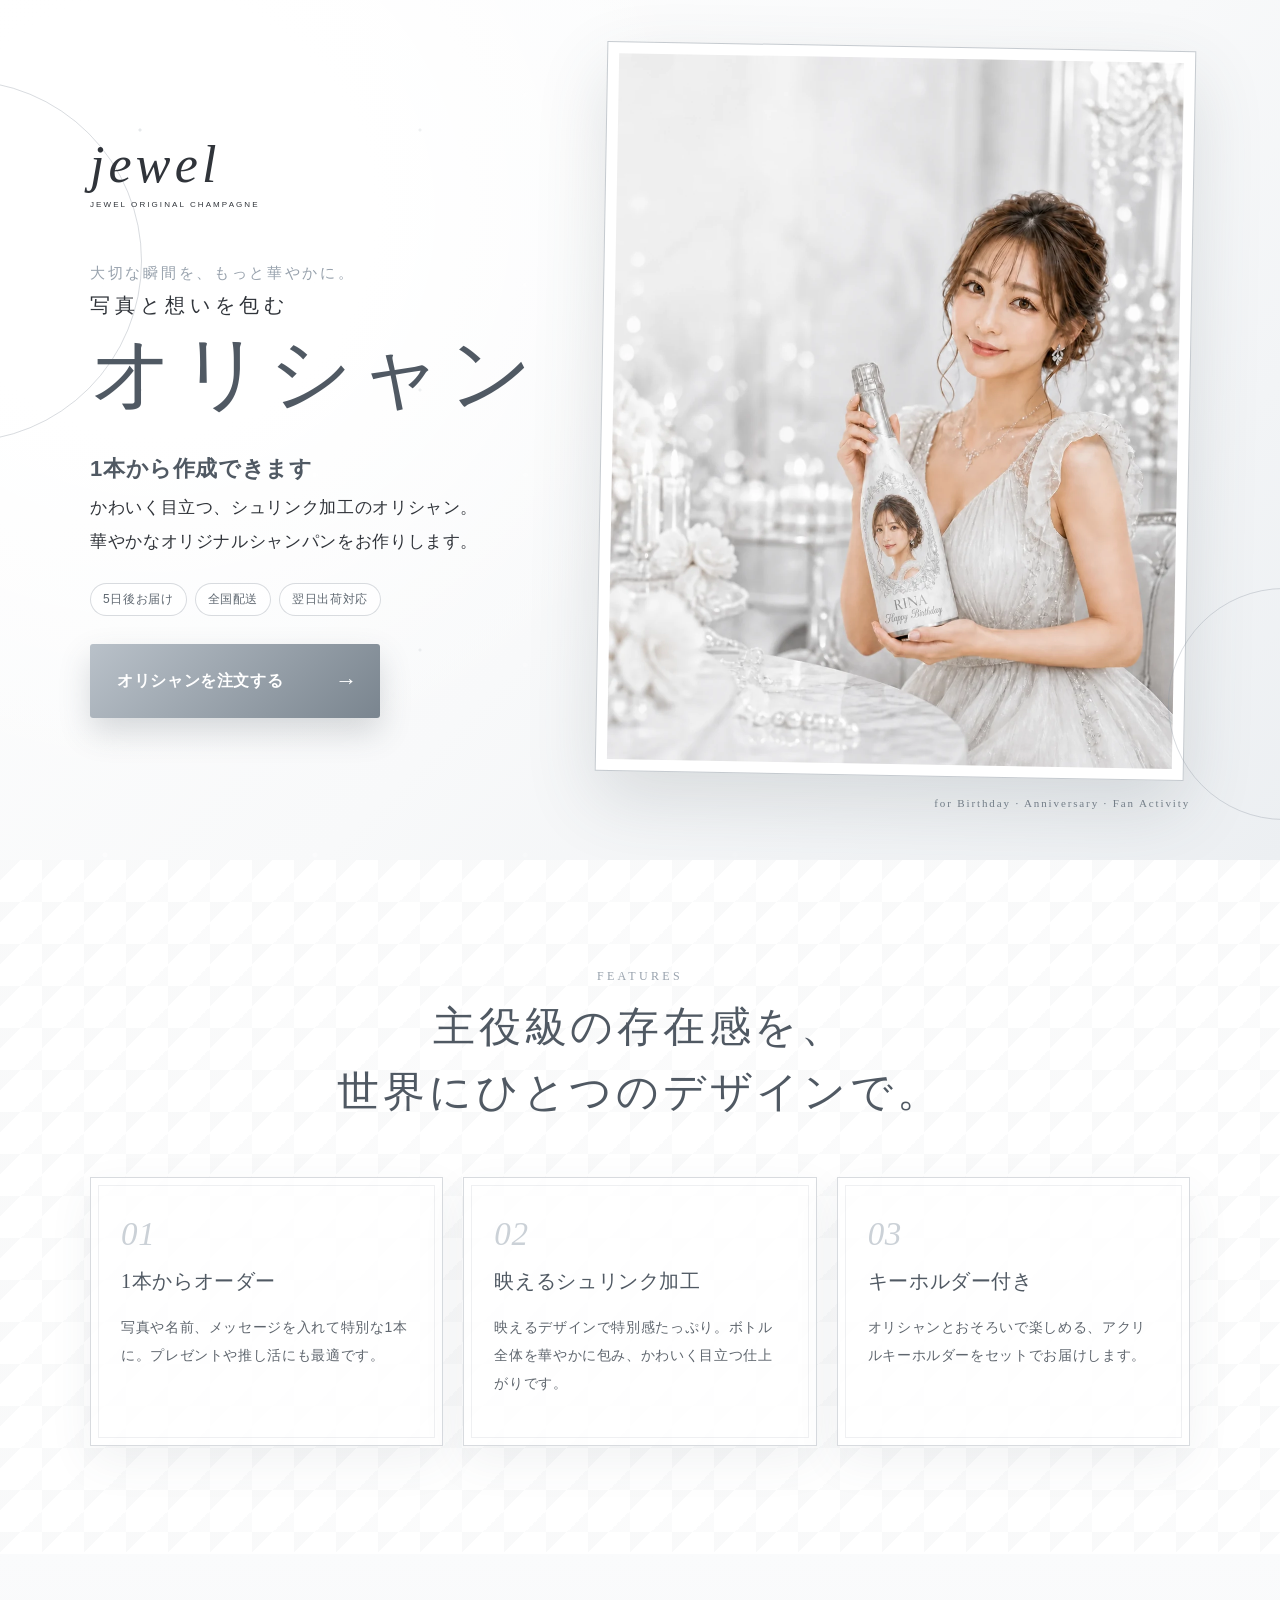
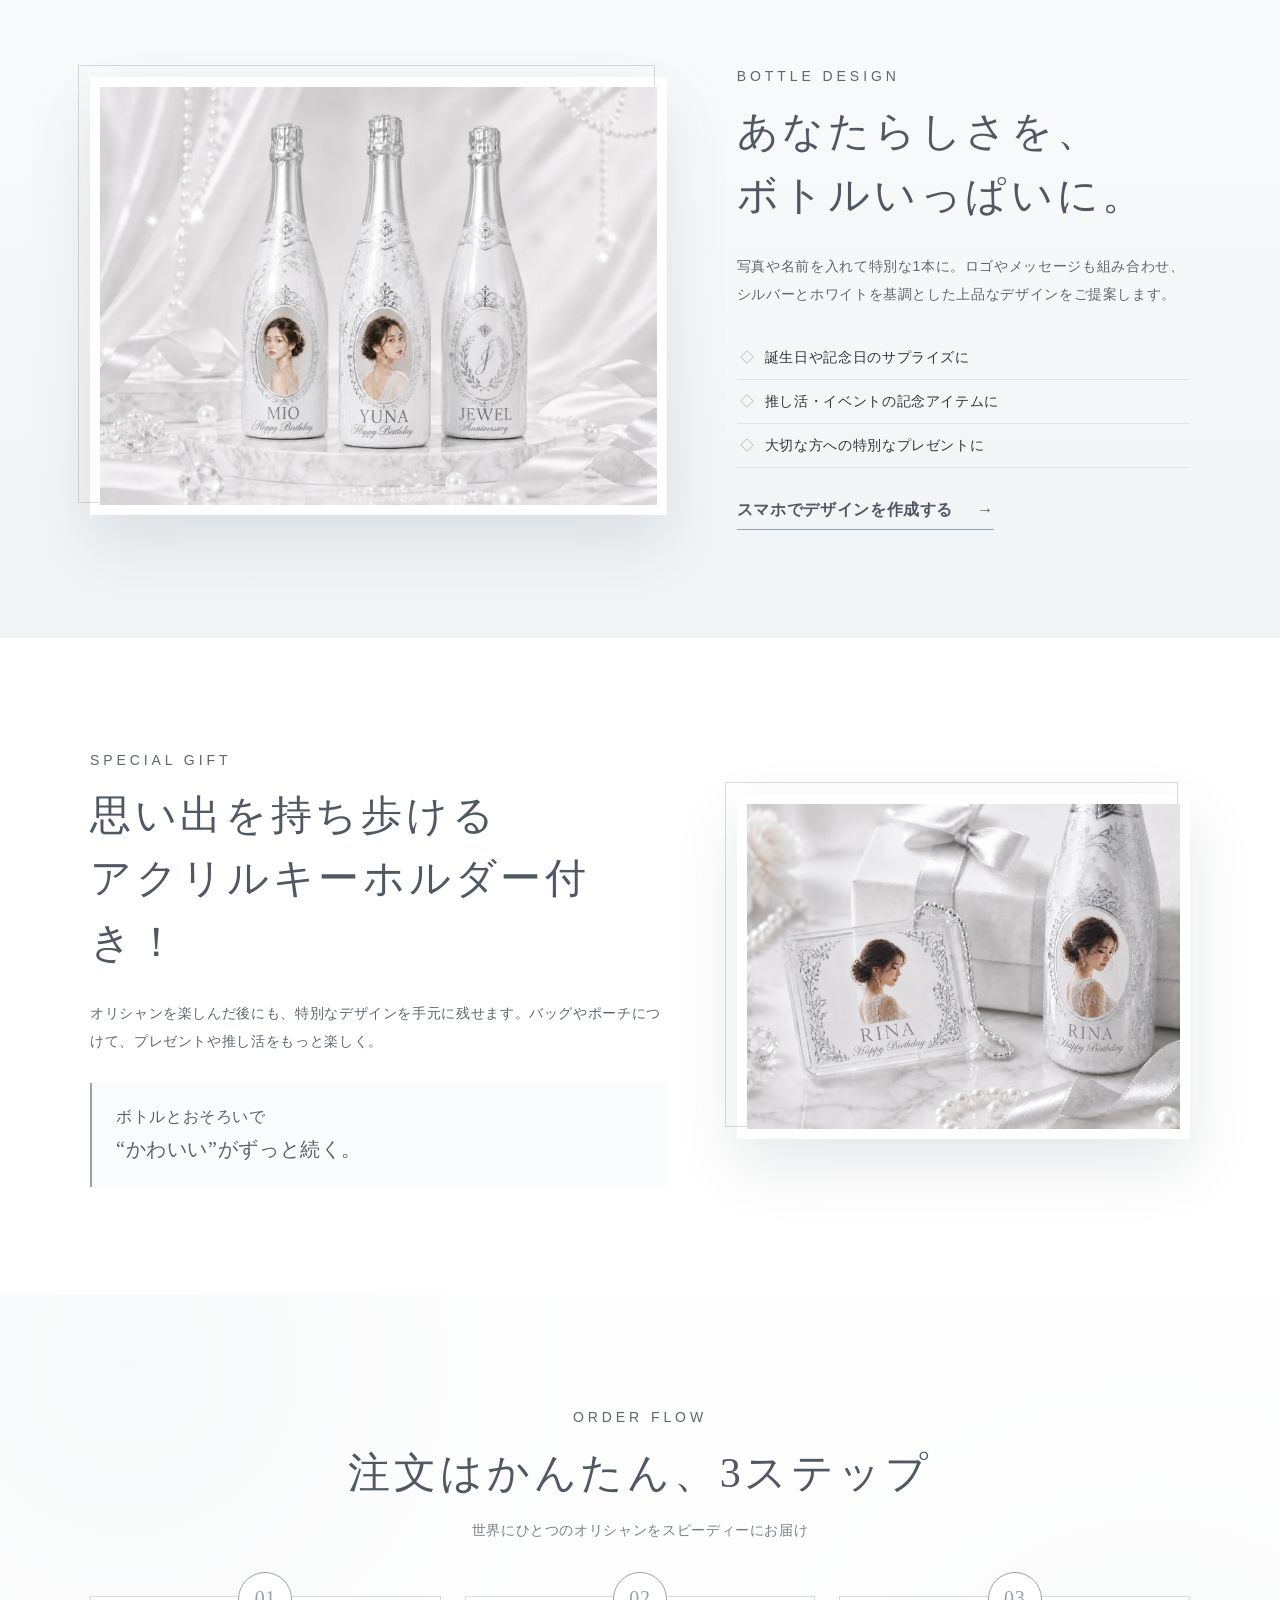
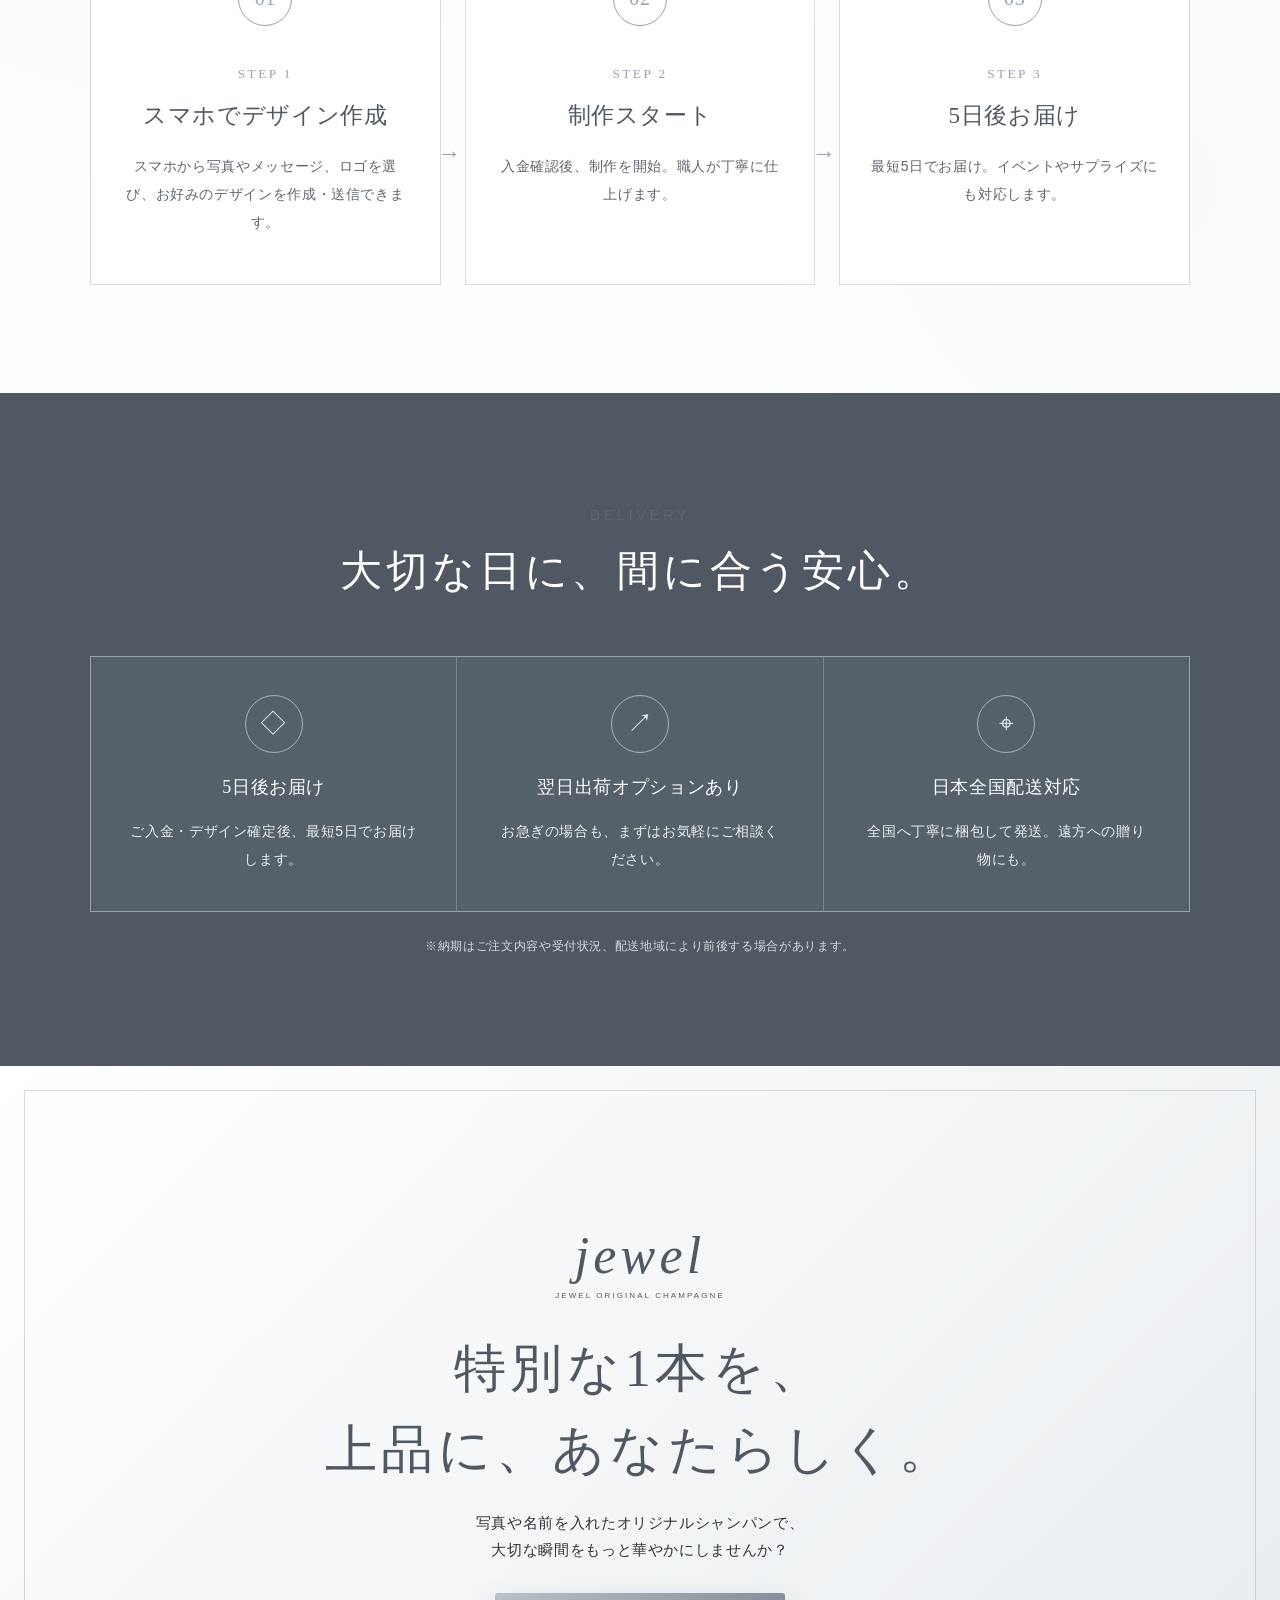
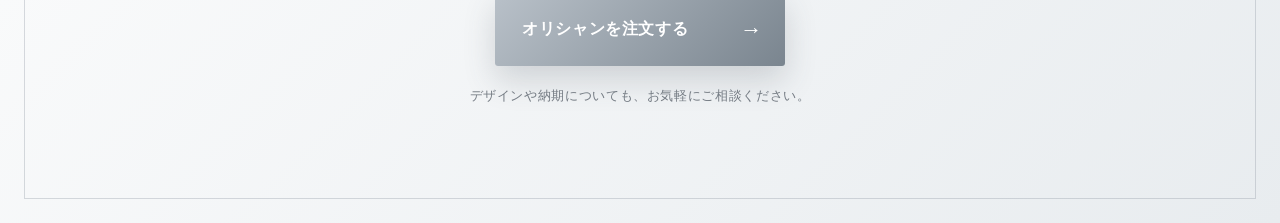
==== index.html @ 18cf22ae "Publish jewel original champagne landing page" ====
<!doctype html>
<html lang="ja">
<head>
  <meta charset="UTF-8">
  <meta name="viewport" content="width=device-width, initial-scale=1.0">
  <title>jewel オリシャン｜1本から作れるオリジナルシャンパン</title>
  <meta name="description" content="写真や名前を入れた特別なオリシャンを1本から制作。アクリルキーホルダー付き、最短5日で日本全国へお届けします。">
  <meta property="og:type" content="website">
  <meta property="og:title" content="jewel オリシャン｜特別な1本を、上品に。">
  <meta property="og:description" content="映えるシュリンク加工のオリジナルシャンパン。1本から制作できます。">
  <meta property="og:image" content="assets/images/hero-model-silver-birthday.webp">
  <meta name="twitter:card" content="summary_large_image">
  <link rel="stylesheet" href="style.css">
</head>
<body class="jewel-lp-body">
  <main class="jewel-lp-root" id="jewel-lp-top">
    <section class="jewel-lp-hero">
      <div class="jewel-lp-hero__glow" aria-hidden="true"></div>
      <div class="jewel-lp-container jewel-lp-hero__inner">
        <div class="jewel-lp-hero__copy">
          <a class="jewel-lp-logo" href="#jewel-lp-top" aria-label="jewel トップへ">jewel<span>JEWEL ORIGINAL CHAMPAGNE</span></a>
          <p class="jewel-lp-kicker">大切な瞬間を、もっと華やかに。</p>
          <h1 class="jewel-lp-hero__title"><span>写真と想いを包む</span>オリシャン</h1>
          <p class="jewel-lp-hero__lead"><strong>1本から作成できます</strong><br>かわいく目立つ、シュリンク加工のオリシャン。<br>華やかなオリジナルシャンパンをお作りします。</p>
          <div class="jewel-lp-badges" aria-label="サービスの特徴">
            <span>5日後お届け</span><span>全国配送</span><span>翌日出荷対応</span>
          </div>
          <a class="jewel-lp-button jewel-lp-button--hero" href="https://oricham.net/">オリシャンを注文する<span aria-hidden="true">→</span></a>
        </div>
        <div class="jewel-lp-hero__visual">
          <div class="jewel-lp-hero__frame">
            <img src="assets/images/hero-model-silver-birthday.webp" alt="RINAとHappy Birthdayの文字を入れた写真入りシルバーオリシャンを持つ架空モデル" width="1122" height="1402" fetchpriority="high">
          </div>
          <p class="jewel-lp-hero__note">for Birthday · Anniversary · Fan Activity</p>
        </div>
      </div>
    </section>

    <section class="jewel-lp-section jewel-lp-features">
      <div class="jewel-lp-container">
        <div class="jewel-lp-heading jewel-lp-reveal">
          <p>FEATURES</p><h2>主役級の存在感を、<br>世界にひとつのデザインで。</h2>
        </div>
        <div class="jewel-lp-feature-grid">
          <article class="jewel-lp-card jewel-lp-reveal"><span>01</span><h3>1本からオーダー</h3><p>写真や名前、メッセージを入れて特別な1本に。プレゼントや推し活にも最適です。</p></article>
          <article class="jewel-lp-card jewel-lp-reveal"><span>02</span><h3>映えるシュリンク加工</h3><p>映えるデザインで特別感たっぷり。ボトル全体を華やかに包み、かわいく目立つ仕上がりです。</p></article>
          <article class="jewel-lp-card jewel-lp-reveal"><span>03</span><h3>キーホルダー付き</h3><p>オリシャンとおそろいで楽しめる、アクリルキーホルダーをセットでお届けします。</p></article>
        </div>
      </div>
    </section>

    <section class="jewel-lp-section jewel-lp-showcase">
      <div class="jewel-lp-container jewel-lp-split">
        <div class="jewel-lp-split__image jewel-lp-reveal"><img src="assets/images/bottle-designs-silver-text.webp" alt="MIO、YUNA、JEWELの名前とメッセージを入れたシルバーオリシャンのデザイン例" width="1448" height="1086" loading="lazy"></div>
        <div class="jewel-lp-split__copy jewel-lp-reveal">
          <p class="jewel-lp-eyebrow">BOTTLE DESIGN</p><h2>あなたらしさを、<br>ボトルいっぱいに。</h2>
          <p>写真や名前を入れて特別な1本に。ロゴやメッセージも組み合わせ、シルバーとホワイトを基調とした上品なデザインをご提案します。</p>
          <ul class="jewel-lp-checklist"><li>誕生日や記念日のサプライズに</li><li>推し活・イベントの記念アイテムに</li><li>大切な方への特別なプレゼントに</li></ul>
          <a class="jewel-lp-text-link" href="https://oricham.net/">スマホでデザインを作成する <span>→</span></a>
        </div>
      </div>
    </section>

    <section class="jewel-lp-section jewel-lp-keyholder">
      <div class="jewel-lp-container jewel-lp-split jewel-lp-split--reverse">
        <div class="jewel-lp-split__image jewel-lp-reveal"><img src="assets/images/acrylic-keyholder-silver-text.webp" alt="RINAとHappy Birthdayの文字を入れたシルバーオリシャンとアクリルキーホルダー" width="1448" height="1086" loading="lazy"></div>
        <div class="jewel-lp-split__copy jewel-lp-reveal">
          <p class="jewel-lp-eyebrow">SPECIAL GIFT</p><h2>思い出を持ち歩ける<br>アクリルキーホルダー付き！</h2>
          <p>オリシャンを楽しんだ後にも、特別なデザインを手元に残せます。バッグやポーチにつけて、プレゼントや推し活をもっと楽しく。</p>
          <div class="jewel-lp-quote">ボトルとおそろいで<br><strong>“かわいい”がずっと続く。</strong></div>
        </div>
      </div>
    </section>

    <section class="jewel-lp-section jewel-lp-flow">
      <div class="jewel-lp-container">
        <div class="jewel-lp-heading jewel-lp-reveal"><p>ORDER FLOW</p><h2>注文はかんたん、3ステップ</h2><span>世界にひとつのオリシャンをスピーディーにお届け</span></div>
        <ol class="jewel-lp-flow__list">
          <li class="jewel-lp-reveal"><span class="jewel-lp-flow__number">01</span><div><small>STEP 1</small><h3>スマホでデザイン作成</h3><p>スマホから写真やメッセージ、ロゴを選び、お好みのデザインを作成・送信できます。</p></div></li>
          <li class="jewel-lp-reveal"><span class="jewel-lp-flow__number">02</span><div><small>STEP 2</small><h3>制作スタート</h3><p>入金確認後、制作を開始。職人が丁寧に仕上げます。</p></div></li>
          <li class="jewel-lp-reveal"><span class="jewel-lp-flow__number">03</span><div><small>STEP 3</small><h3>5日後お届け</h3><p>最短5日でお届け。イベントやサプライズにも対応します。</p></div></li>
        </ol>
      </div>
    </section>

    <section class="jewel-lp-section jewel-lp-delivery">
      <div class="jewel-lp-container">
        <div class="jewel-lp-heading jewel-lp-reveal"><p>DELIVERY</p><h2>大切な日に、間に合う安心。</h2></div>
        <div class="jewel-lp-delivery__grid">
          <article class="jewel-lp-reveal"><span aria-hidden="true">◇</span><strong>5日後お届け</strong><p>ご入金・デザイン確定後、最短5日でお届けします。</p></article>
          <article class="jewel-lp-reveal"><span aria-hidden="true">↗</span><strong>翌日出荷オプションあり</strong><p>お急ぎの場合も、まずはお気軽にご相談ください。</p></article>
          <article class="jewel-lp-reveal"><span aria-hidden="true">⌖</span><strong>日本全国配送対応</strong><p>全国へ丁寧に梱包して発送。遠方への贈り物にも。</p></article>
        </div>
        <p class="jewel-lp-delivery__note">※納期はご注文内容や受付状況、配送地域により前後する場合があります。</p>
      </div>
    </section>

    <section class="jewel-lp-final">
      <div class="jewel-lp-container jewel-lp-final__inner jewel-lp-reveal">
        <p class="jewel-lp-logo jewel-lp-logo--light">jewel<span>JEWEL ORIGINAL CHAMPAGNE</span></p>
        <h2>特別な1本を、<br>上品に、あなたらしく。</h2>
        <p>写真や名前を入れたオリジナルシャンパンで、<br>大切な瞬間をもっと華やかにしませんか？</p>
        <a class="jewel-lp-button jewel-lp-button--light" href="https://oricham.net/">オリシャンを注文する<span aria-hidden="true">→</span></a>
        <small>デザインや納期についても、お気軽にご相談ください。</small>
      </div>
    </section>
    <a class="jewel-lp-sticky" href="https://oricham.net/">オリシャンを注文する <span aria-hidden="true">→</span></a>
  </main>
  <script src="script.js"></script>
</body>
</html>
---- style.css ----
@charset "UTF-8";
.jewel-lp-body{margin:0;background:#fafbfc}
.jewel-lp-root{--jewel-ivory:#fafbfc;--jewel-cream:#f4f5f6;--jewel-gold:#98a2ad;--jewel-deep:#505963;--jewel-ink:#30343a;--jewel-line:rgba(140,150,160,.34);box-sizing:border-box;margin:0;overflow:hidden;color:var(--jewel-ink);font-family:"Noto Serif JP","Yu Mincho",YuMincho,"Hiragino Mincho ProN",serif;line-height:1.8;letter-spacing:.04em;background:var(--jewel-ivory)}
.jewel-lp-root *{box-sizing:border-box}
.jewel-lp-root img{display:block;width:100%;height:auto}.jewel-lp-root a{color:inherit}.jewel-lp-container{width:min(1100px,calc(100% - 48px));margin-inline:auto}.jewel-lp-section{padding:108px 0}
.jewel-lp-hero{position:relative;min-height:780px;display:grid;align-items:center;background:radial-gradient(circle at 12% 25%,#fff 0 17%,transparent 45%),linear-gradient(135deg,#fff 0%,#f8f9fa 55%,#eceff2 100%)}
.jewel-lp-hero::before,.jewel-lp-hero::after{content:"";position:absolute;border:1px solid var(--jewel-line);border-radius:50%;pointer-events:none}.jewel-lp-hero::before{width:360px;height:360px;left:-220px;top:80px}.jewel-lp-hero::after{width:230px;height:230px;right:-120px;bottom:40px}
.jewel-lp-hero__glow{position:absolute;inset:0;background-image:radial-gradient(circle,#fff 0 2px,transparent 3px),radial-gradient(circle,#c5cbd1 0 1px,transparent 2px);background-size:210px 190px,280px 260px;opacity:.5;mask-image:linear-gradient(90deg,#000,transparent 72%)}
.jewel-lp-hero__inner{position:relative;display:grid;grid-template-columns:.87fr 1.13fr;align-items:center;gap:58px;padding-block:46px}.jewel-lp-hero__copy{z-index:1}.jewel-lp-logo{display:inline-flex;flex-direction:column;text-decoration:none;color:var(--jewel-deep);font-family:Georgia,serif;font-size:52px;line-height:.9;letter-spacing:.08em;font-style:italic}.jewel-lp-logo span{font-family:Arial,sans-serif;font-size:8px;letter-spacing:.26em;margin-top:12px;font-style:normal}.jewel-lp-kicker{margin:52px 0 8px;color:var(--jewel-gold);font-size:15px;letter-spacing:.18em}.jewel-lp-hero__title{margin:0;font-weight:500;font-size:clamp(58px,6.4vw,92px);line-height:1.08;color:var(--jewel-deep);letter-spacing:.07em}.jewel-lp-hero__title span{display:block;font-size:.24em;letter-spacing:.25em;color:var(--jewel-ink);margin-bottom:14px}.jewel-lp-hero__lead{font-family:"Noto Sans JP","Yu Gothic",sans-serif;margin:28px 0 24px;font-size:17px;line-height:2}.jewel-lp-hero__lead strong{font-family:inherit;font-size:22px;color:var(--jewel-deep)}.jewel-lp-badges{display:flex;flex-wrap:wrap;gap:8px;margin-bottom:28px}.jewel-lp-badges span{border:1px solid var(--jewel-line);background:rgba(255,255,255,.72);border-radius:999px;padding:5px 12px;font-family:"Noto Sans JP",sans-serif;font-size:12px;color:#5f6871}.jewel-lp-button{display:inline-flex;justify-content:space-between;align-items:center;gap:34px;min-width:290px;padding:17px 22px 17px 27px;border-radius:3px;background:linear-gradient(135deg,#b9c1c9,#7a858f);box-shadow:0 14px 32px rgba(65,75,85,.2);color:#fff!important;text-decoration:none;font-family:"Noto Sans JP",sans-serif;font-weight:600;transition:transform .25s,box-shadow .25s,filter .25s}.jewel-lp-button span{font-size:22px}.jewel-lp-button:hover{transform:translateY(-3px);box-shadow:0 18px 38px rgba(65,75,85,.28);filter:brightness(1.04)}.jewel-lp-button:active{transform:translateY(1px) scale(.985)}
.jewel-lp-hero__visual{position:relative}.jewel-lp-hero__frame{padding:11px;background:#fff;border:1px solid rgba(140,150,160,.5);box-shadow:0 28px 70px rgba(70,80,90,.16);transform:rotate(1deg)}.jewel-lp-hero__frame img{aspect-ratio:4/5;object-fit:cover}.jewel-lp-hero__note{text-align:right;font-family:Georgia,serif;font-size:11px;letter-spacing:.17em;color:#78828c;margin:18px 0 0}
.jewel-lp-heading{text-align:center;margin-bottom:52px}.jewel-lp-heading>p,.jewel-lp-eyebrow{margin:0 0 10px;color:var(--jewel-gold);font:12px/1.4 Georgia,serif;letter-spacing:.28em}.jewel-lp-heading h2,.jewel-lp-split__copy h2,.jewel-lp-final h2{font-weight:500;line-height:1.55;color:var(--jewel-deep);letter-spacing:.09em}.jewel-lp-heading h2{font-size:clamp(28px,4vw,42px);margin:0}.jewel-lp-heading>span{display:block;margin-top:12px;font-family:"Noto Sans JP",sans-serif;font-size:14px;color:#777f87}
.jewel-lp-features{position:relative;background-color:#fff;background-image:linear-gradient(135deg,rgba(140,150,160,.055) 25%,transparent 25%),linear-gradient(315deg,rgba(140,150,160,.04) 25%,transparent 25%);background-size:42px 42px}.jewel-lp-feature-grid{display:grid;grid-template-columns:repeat(3,1fr);gap:20px}.jewel-lp-card{position:relative;padding:38px 30px 34px;background:rgba(255,255,255,.88);border:1px solid var(--jewel-line);box-shadow:0 16px 42px rgba(75,85,95,.07)}.jewel-lp-card::after{content:"";position:absolute;inset:7px;border:1px solid rgba(140,150,160,.14);pointer-events:none}.jewel-lp-card>span{color:#cbd1d7;font:italic 33px Georgia,serif}.jewel-lp-card h3{margin:9px 0 14px;color:var(--jewel-deep);font-size:20px;font-weight:500}.jewel-lp-card p,.jewel-lp-split__copy>p,.jewel-lp-flow p,.jewel-lp-delivery p{font-family:"Noto Sans JP","Yu Gothic",sans-serif;font-size:14px;line-height:2;color:#5f666e}
.jewel-lp-showcase{background:linear-gradient(180deg,#fafbfc,#f1f3f5)}.jewel-lp-split{display:grid;grid-template-columns:1.12fr .88fr;gap:70px;align-items:center}.jewel-lp-split--reverse .jewel-lp-split__image{order:2}.jewel-lp-split__image{position:relative;padding:10px;background:#fff;box-shadow:0 25px 60px rgba(65,75,85,.13)}.jewel-lp-split__image::before{content:"";position:absolute;inset:-12px 12px 12px -12px;border:1px solid var(--jewel-line);z-index:0}.jewel-lp-split__image img{position:relative;aspect-ratio:4/3;object-fit:cover;z-index:1}.jewel-lp-split__copy h2{font-size:clamp(27px,3.3vw,41px);margin:0 0 24px}.jewel-lp-checklist{list-style:none;margin:28px 0;padding:0}.jewel-lp-checklist li{position:relative;padding:9px 0 9px 28px;border-bottom:1px solid rgba(140,150,160,.2);font-family:"Noto Sans JP",sans-serif;font-size:14px}.jewel-lp-checklist li::before{content:"◇";position:absolute;left:3px;color:var(--jewel-gold)}.jewel-lp-text-link{display:inline-flex;gap:24px;text-decoration:none;color:var(--jewel-deep)!important;border-bottom:1px solid var(--jewel-gold);padding-bottom:4px;font-family:"Noto Sans JP",sans-serif;font-weight:600}.jewel-lp-keyholder{background:#fff}.jewel-lp-quote{margin-top:28px;padding:20px 24px;border-left:2px solid var(--jewel-gold);background:var(--jewel-ivory);color:#59616a}.jewel-lp-quote strong{font-size:20px;font-weight:500}
.jewel-lp-flow{background:linear-gradient(rgba(255,255,255,.78),rgba(255,255,255,.78)),radial-gradient(circle at 10% 10%,#dce1e5,transparent 35%),radial-gradient(circle at 90% 70%,#e4e7ea,transparent 35%)}.jewel-lp-flow__list{list-style:none;margin:0;padding:0;display:grid;grid-template-columns:repeat(3,1fr);gap:24px;counter-reset:step}.jewel-lp-flow__list li{position:relative;min-height:280px;padding:62px 30px 34px;background:#fff;border:1px solid var(--jewel-line);text-align:center}.jewel-lp-flow__list li:not(:last-child)::after{content:"→";position:absolute;right:-22px;top:47%;z-index:2;color:var(--jewel-gold);font-size:24px}.jewel-lp-flow__number{position:absolute;top:-25px;left:50%;translate:-50%;display:grid;place-items:center;width:54px;height:54px;border:1px solid var(--jewel-gold);border-radius:50%;background:#fff;color:var(--jewel-gold);font:20px Georgia,serif}.jewel-lp-flow small{color:var(--jewel-gold);letter-spacing:.18em}.jewel-lp-flow h3{margin:8px 0 15px;color:var(--jewel-deep);font-size:23px;font-weight:500}
.jewel-lp-delivery{background:var(--jewel-deep);color:#fff}.jewel-lp-delivery .jewel-lp-heading h2{color:#fff}.jewel-lp-delivery__grid{display:grid;grid-template-columns:repeat(3,1fr);gap:1px;background:rgba(255,255,255,.25);border:1px solid rgba(255,255,255,.25)}.jewel-lp-delivery__grid article{padding:38px;background:#56606a;text-align:center}.jewel-lp-delivery__grid article>span{display:grid;place-items:center;width:58px;height:58px;margin:0 auto 18px;border:1px solid rgba(255,255,255,.5);border-radius:50%;color:#e5e9ed;font-size:26px}.jewel-lp-delivery__grid strong{display:block;font-size:18px;font-weight:500}.jewel-lp-delivery__grid p{color:#eef0f2;margin-bottom:0}.jewel-lp-delivery__note{text-align:center!important;color:#d7dce1!important;font-size:12px!important;margin:22px 0 0}
.jewel-lp-final{position:relative;padding:115px 0;background:linear-gradient(135deg,#ffffff,#e8ecef);text-align:center}.jewel-lp-final::before{content:"";position:absolute;inset:24px;border:1px solid var(--jewel-line);pointer-events:none}.jewel-lp-final__inner{position:relative}.jewel-lp-logo--light{margin-bottom:30px}.jewel-lp-final h2{font-size:clamp(32px,5vw,52px);margin:0 0 18px}.jewel-lp-final p:not(.jewel-lp-logo){font-family:"Noto Sans JP",sans-serif;font-size:15px;margin-bottom:30px}.jewel-lp-final small{display:block;margin-top:18px;color:#747b83;font-family:"Noto Sans JP",sans-serif}.jewel-lp-sticky{display:none}.jewel-lp-reveal{opacity:0;transform:translateY(24px);transition:opacity .8s ease,transform .8s ease}.jewel-lp-reveal.is-visible{opacity:1;transform:none}.jewel-lp-sp-only{display:none}
@media (max-width:800px){.jewel-lp-container{width:min(100% - 36px,680px)}.jewel-lp-section{padding:78px 0}.jewel-lp-hero{min-height:auto}.jewel-lp-hero__inner{grid-template-columns:1fr;gap:28px;padding:28px 0 58px}.jewel-lp-hero__copy{text-align:center}.jewel-lp-logo{font-size:44px}.jewel-lp-kicker{margin-top:35px}.jewel-lp-hero__title{font-size:68px}.jewel-lp-badges{justify-content:center}.jewel-lp-hero__visual{width:min(100%,540px);margin:auto}.jewel-lp-hero__note{text-align:center}.jewel-lp-feature-grid,.jewel-lp-flow__list{grid-template-columns:1fr;gap:42px}.jewel-lp-split{grid-template-columns:1fr;gap:46px}.jewel-lp-split--reverse .jewel-lp-split__image{order:0}.jewel-lp-split__copy{text-align:center}.jewel-lp-checklist{text-align:left}.jewel-lp-flow__list li{min-height:0}.jewel-lp-flow__list li:not(:last-child)::after{content:"↓";right:auto;left:50%;top:auto;bottom:-38px;translate:-50%}.jewel-lp-delivery__grid{grid-template-columns:1fr}.jewel-lp-sticky{position:fixed;left:12px;right:12px;bottom:calc(10px + env(safe-area-inset-bottom));z-index:9999;display:flex;align-items:center;justify-content:center;gap:24px;min-height:56px;border:1px solid rgba(255,255,255,.55);border-radius:999px;background:linear-gradient(135deg,#c3cbd2,#727c87);box-shadow:0 8px 28px rgba(45,54,63,.32);color:#fff!important;text-decoration:none;font-family:"Noto Sans JP",sans-serif;font-weight:700}.jewel-lp-root{padding-bottom:calc(78px + env(safe-area-inset-bottom))}}
@media (max-width:480px){.jewel-lp-container{width:calc(100% - 28px)}.jewel-lp-section{padding:66px 0}.jewel-lp-hero__inner{padding-top:22px}.jewel-lp-logo{font-size:39px}.jewel-lp-kicker{font-size:12px;margin-top:28px}.jewel-lp-hero__title{font-size:54px;letter-spacing:.04em}.jewel-lp-hero__title span{font-size:.25em}.jewel-lp-hero__lead{font-size:14px}.jewel-lp-hero__lead strong{font-size:19px}.jewel-lp-button{min-width:min(100%,300px)}.jewel-lp-hero__frame{padding:7px}.jewel-lp-heading{margin-bottom:40px}.jewel-lp-heading h2{font-size:27px}.jewel-lp-card{padding:32px 24px}.jewel-lp-split__copy h2{font-size:26px}.jewel-lp-split__image::before{inset:-7px 7px 7px -7px}.jewel-lp-sp-only{display:block}.jewel-lp-final{padding:82px 0}.jewel-lp-final::before{inset:12px}.jewel-lp-final p:not(.jewel-lp-logo) br{display:none}}
@media (prefers-reduced-motion:reduce){.jewel-lp-root *{scroll-behavior:auto!important;transition:none!important}.jewel-lp-reveal{opacity:1;transform:none}}
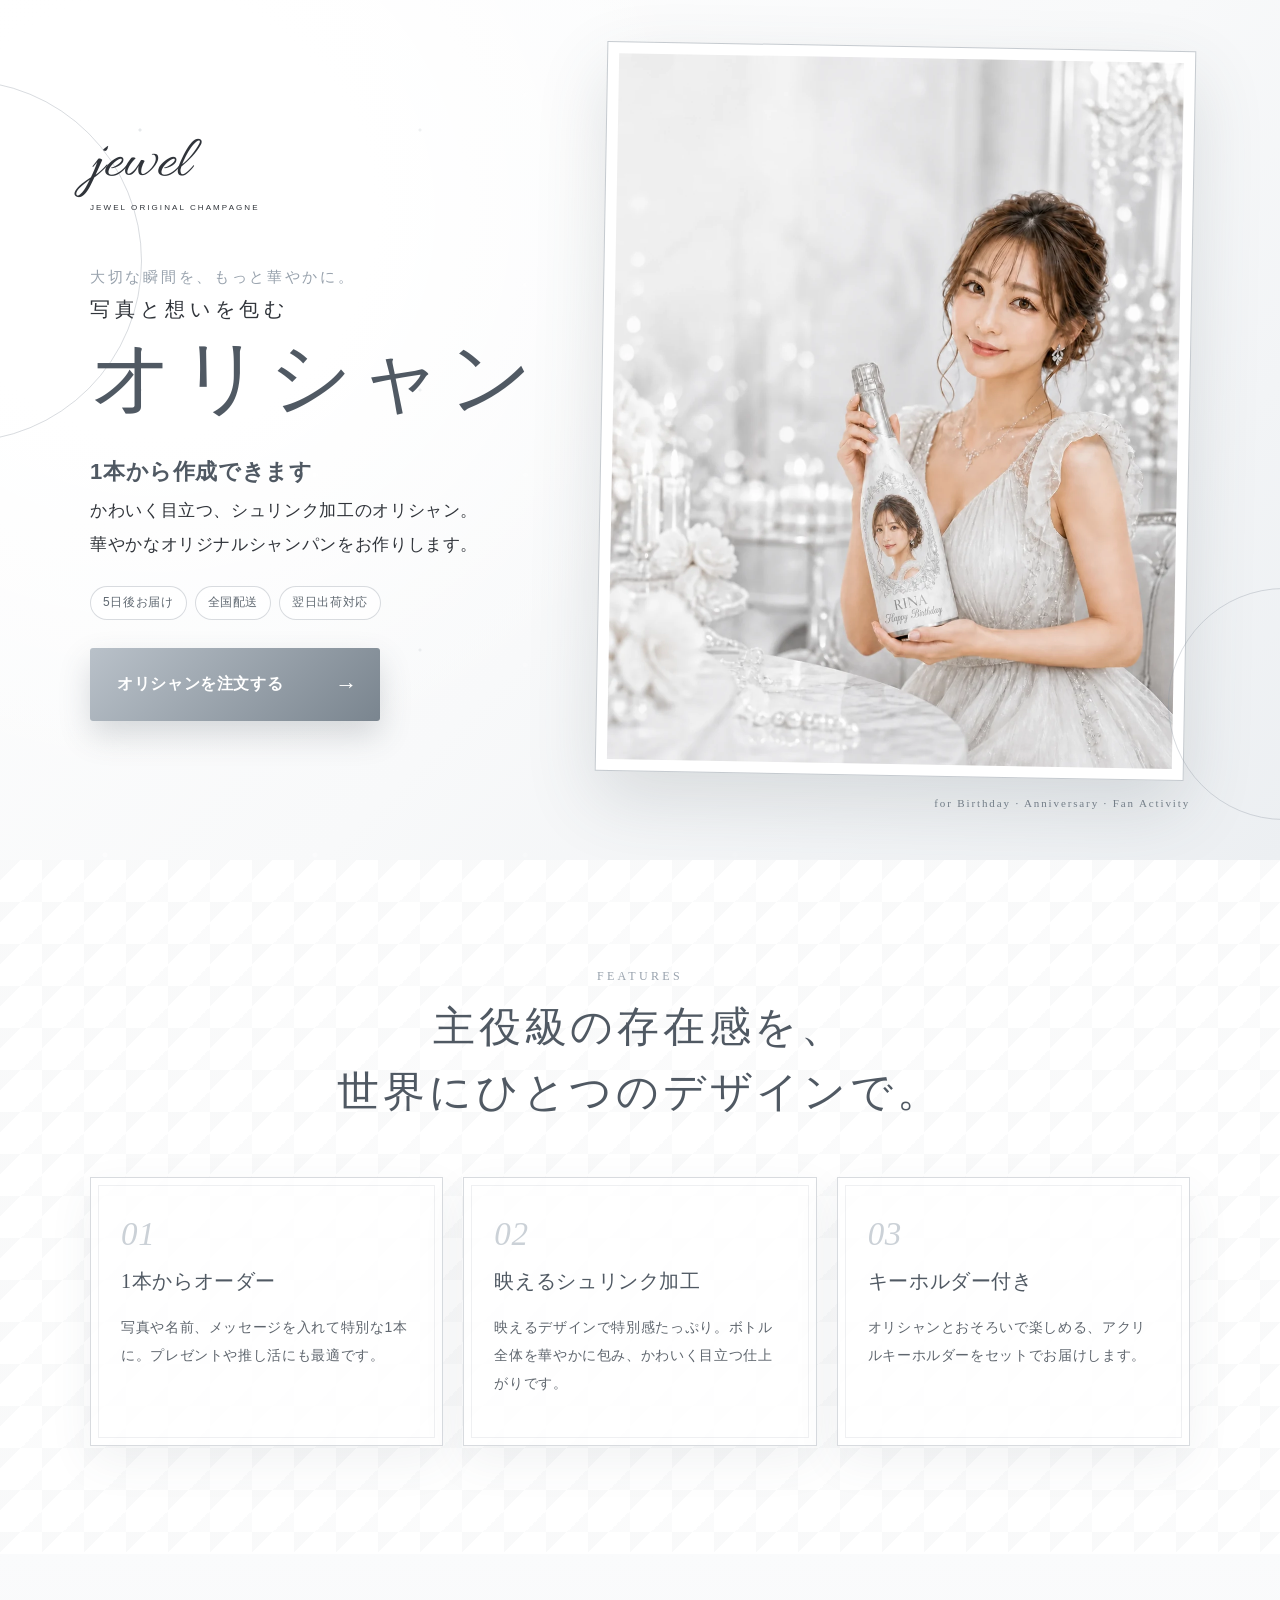
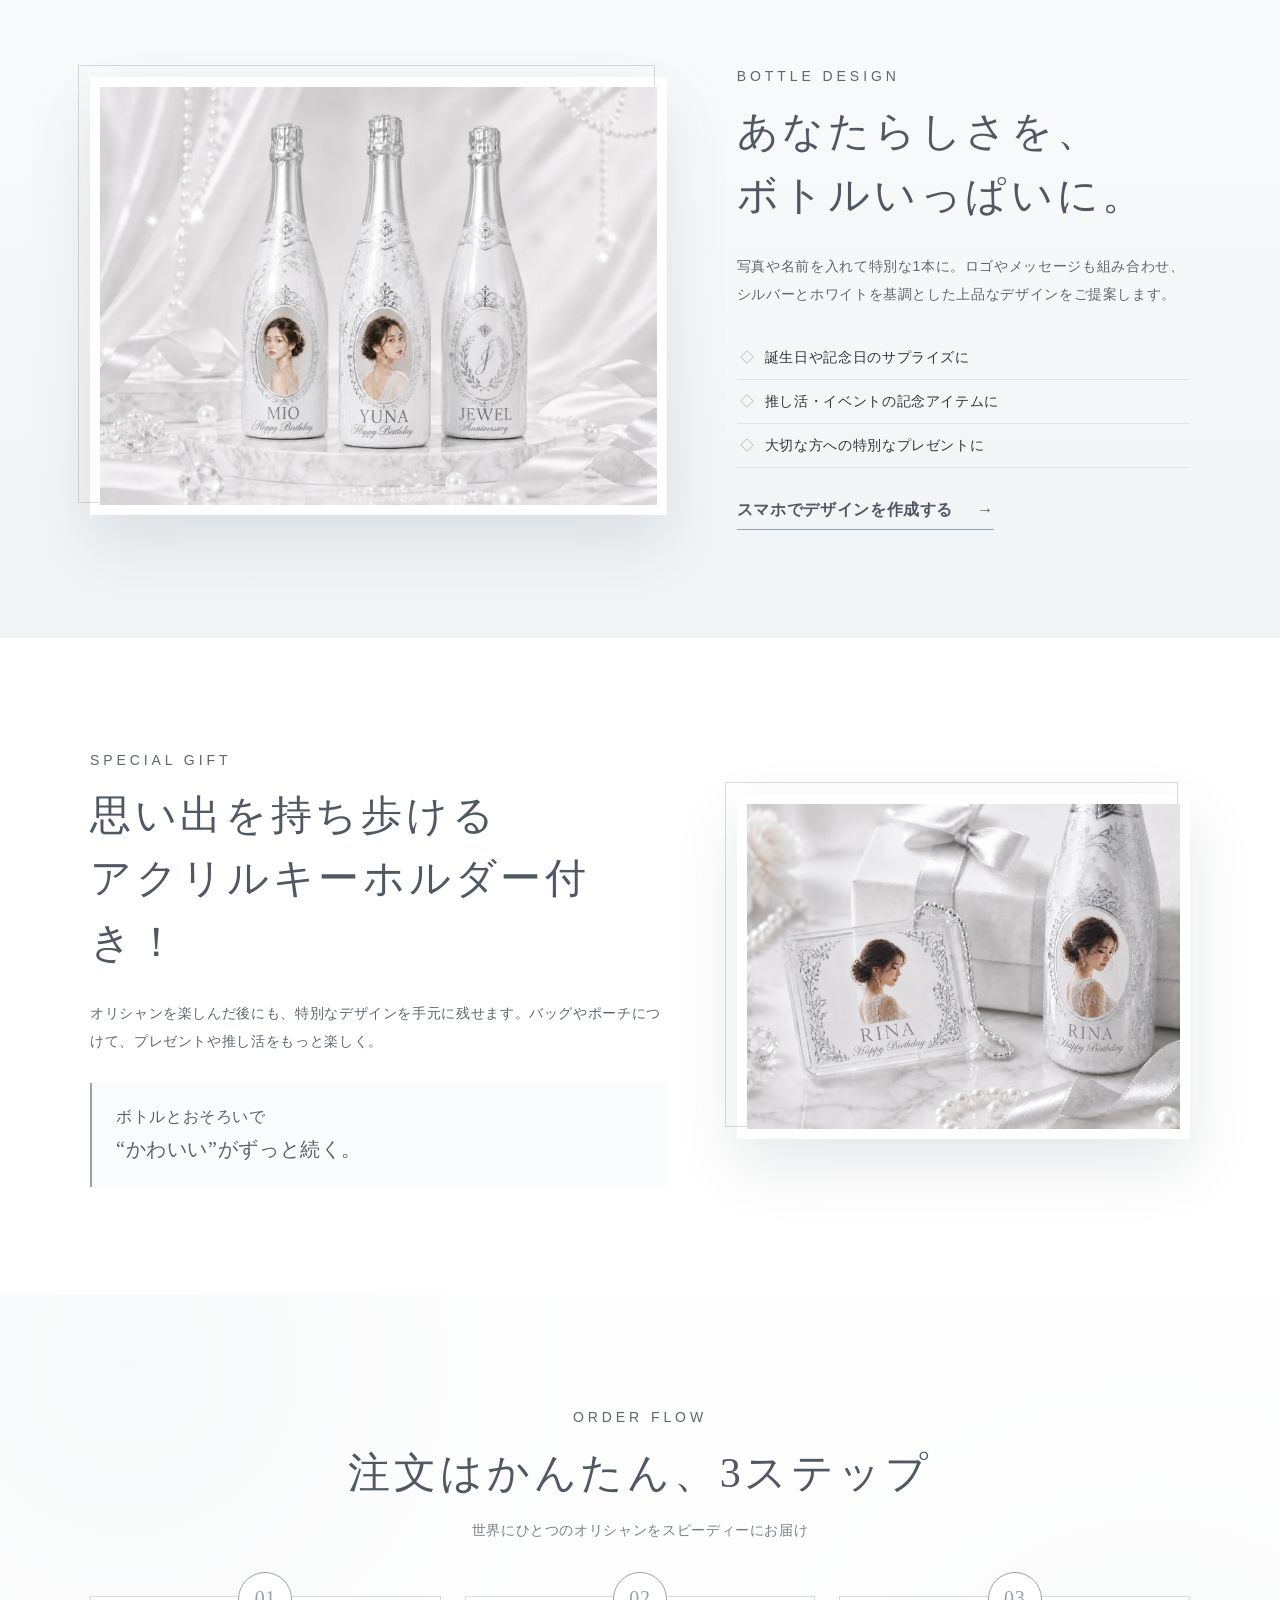
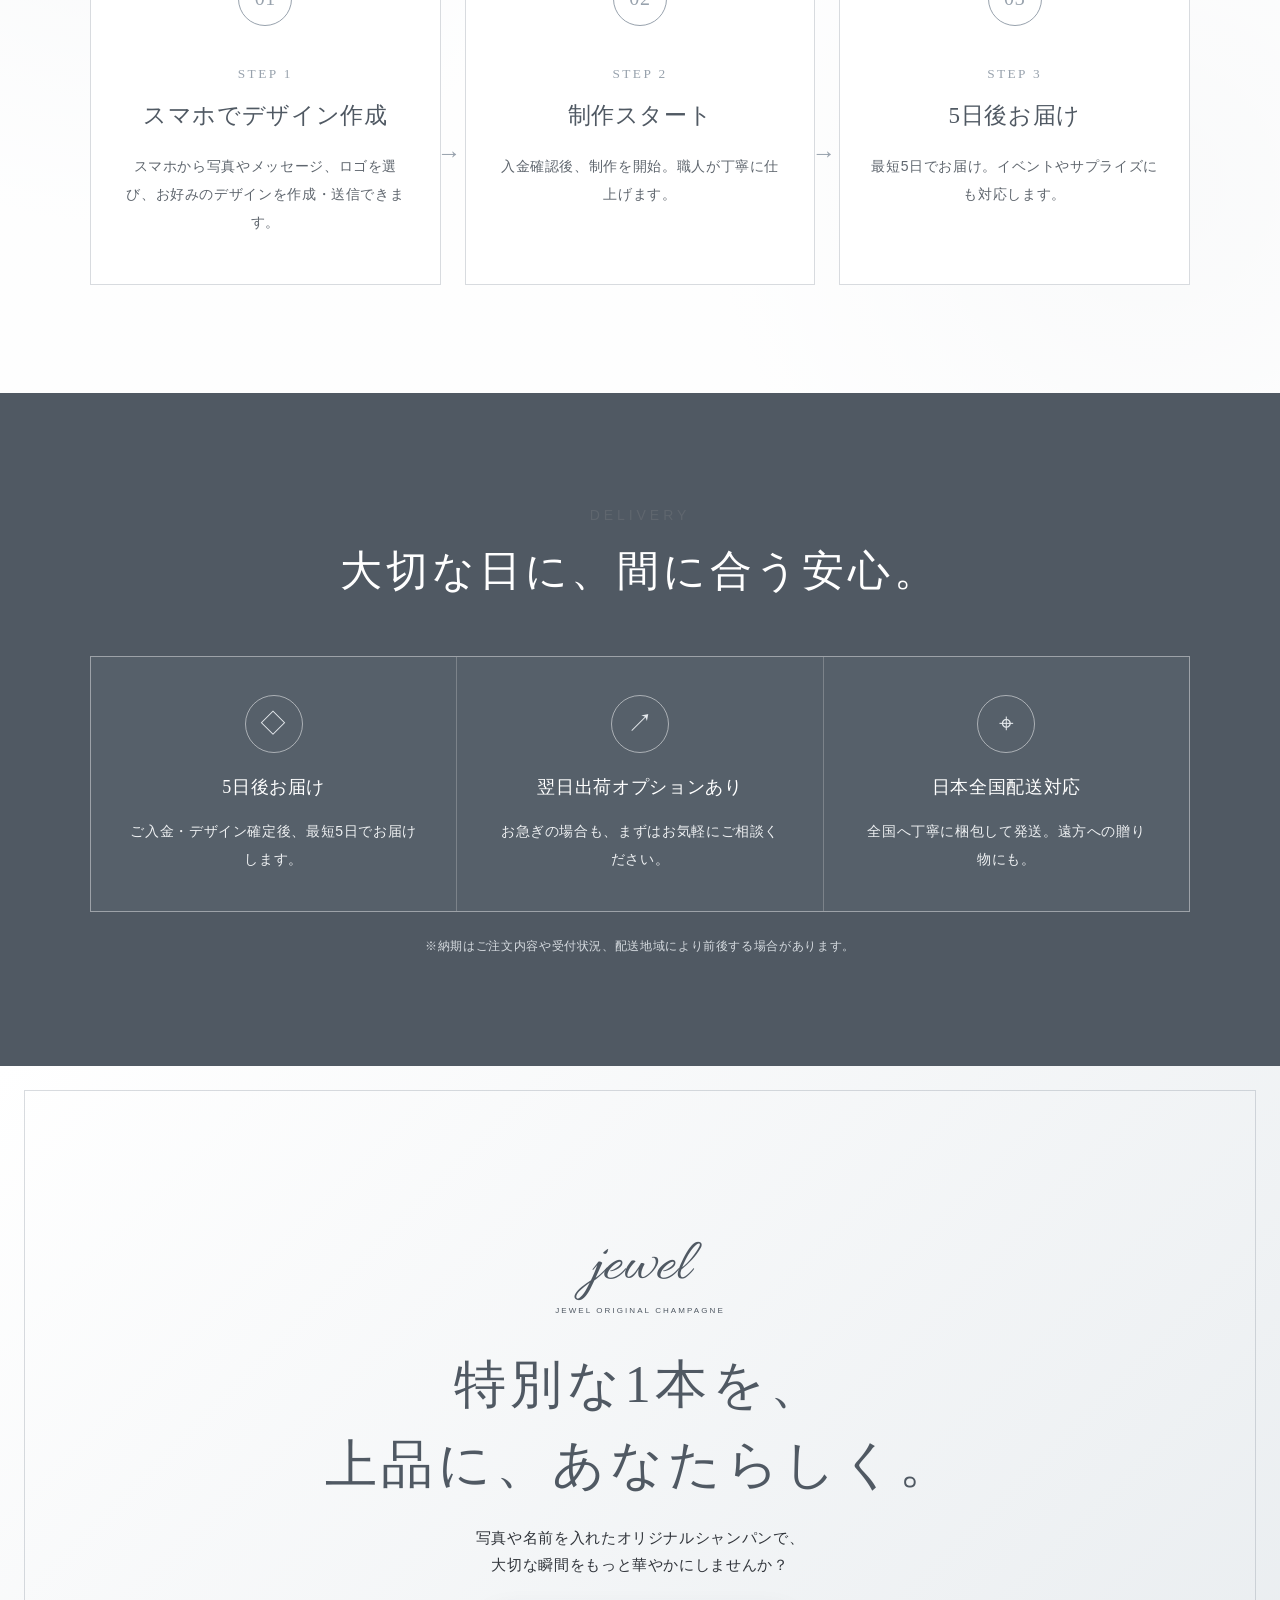
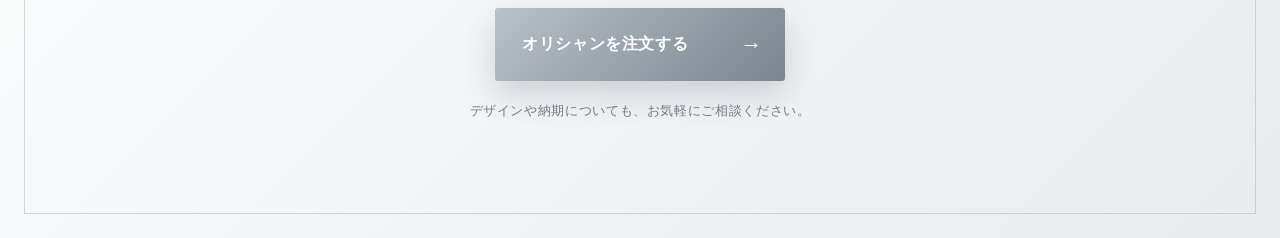
==== commit 502ee939: "Bust cached logo stylesheet" ====
--- a/index.html
+++ b/index.html
@@ -10,7 +10,7 @@
   <meta property="og:description" content="映えるシュリンク加工のオリジナルシャンパン。1本から制作できます。">
   <meta property="og:image" content="assets/images/hero-model-silver-birthday.webp">
   <meta name="twitter:card" content="summary_large_image">
-  <link rel="stylesheet" href="style.css">
+  <link rel="stylesheet" href="style.css?v=20260831-2">
 </head>
 <body class="jewel-lp-body">
   <main class="jewel-lp-root" id="jewel-lp-top">
--- a/style.css
+++ b/style.css
@@ -1,4 +1,5 @@
 @charset "UTF-8";
+@import url("https://fonts.googleapis.com/css2?family=Allura&display=swap");
 .jewel-lp-body{margin:0;background:#fafbfc}
 .jewel-lp-root{--jewel-ivory:#fafbfc;--jewel-cream:#f4f5f6;--jewel-gold:#98a2ad;--jewel-deep:#505963;--jewel-ink:#30343a;--jewel-line:rgba(140,150,160,.34);box-sizing:border-box;margin:0;overflow:hidden;color:var(--jewel-ink);font-family:"Noto Serif JP","Yu Mincho",YuMincho,"Hiragino Mincho ProN",serif;line-height:1.8;letter-spacing:.04em;background:var(--jewel-ivory)}
 .jewel-lp-root *{box-sizing:border-box}
@@ -6,7 +7,7 @@
 .jewel-lp-hero{position:relative;min-height:780px;display:grid;align-items:center;background:radial-gradient(circle at 12% 25%,#fff 0 17%,transparent 45%),linear-gradient(135deg,#fff 0%,#f8f9fa 55%,#eceff2 100%)}
 .jewel-lp-hero::before,.jewel-lp-hero::after{content:"";position:absolute;border:1px solid var(--jewel-line);border-radius:50%;pointer-events:none}.jewel-lp-hero::before{width:360px;height:360px;left:-220px;top:80px}.jewel-lp-hero::after{width:230px;height:230px;right:-120px;bottom:40px}
 .jewel-lp-hero__glow{position:absolute;inset:0;background-image:radial-gradient(circle,#fff 0 2px,transparent 3px),radial-gradient(circle,#c5cbd1 0 1px,transparent 2px);background-size:210px 190px,280px 260px;opacity:.5;mask-image:linear-gradient(90deg,#000,transparent 72%)}
-.jewel-lp-hero__inner{position:relative;display:grid;grid-template-columns:.87fr 1.13fr;align-items:center;gap:58px;padding-block:46px}.jewel-lp-hero__copy{z-index:1}.jewel-lp-logo{display:inline-flex;flex-direction:column;text-decoration:none;color:var(--jewel-deep);font-family:Georgia,serif;font-size:52px;line-height:.9;letter-spacing:.08em;font-style:italic}.jewel-lp-logo span{font-family:Arial,sans-serif;font-size:8px;letter-spacing:.26em;margin-top:12px;font-style:normal}.jewel-lp-kicker{margin:52px 0 8px;color:var(--jewel-gold);font-size:15px;letter-spacing:.18em}.jewel-lp-hero__title{margin:0;font-weight:500;font-size:clamp(58px,6.4vw,92px);line-height:1.08;color:var(--jewel-deep);letter-spacing:.07em}.jewel-lp-hero__title span{display:block;font-size:.24em;letter-spacing:.25em;color:var(--jewel-ink);margin-bottom:14px}.jewel-lp-hero__lead{font-family:"Noto Sans JP","Yu Gothic",sans-serif;margin:28px 0 24px;font-size:17px;line-height:2}.jewel-lp-hero__lead strong{font-family:inherit;font-size:22px;color:var(--jewel-deep)}.jewel-lp-badges{display:flex;flex-wrap:wrap;gap:8px;margin-bottom:28px}.jewel-lp-badges span{border:1px solid var(--jewel-line);background:rgba(255,255,255,.72);border-radius:999px;padding:5px 12px;font-family:"Noto Sans JP",sans-serif;font-size:12px;color:#5f6871}.jewel-lp-button{display:inline-flex;justify-content:space-between;align-items:center;gap:34px;min-width:290px;padding:17px 22px 17px 27px;border-radius:3px;background:linear-gradient(135deg,#b9c1c9,#7a858f);box-shadow:0 14px 32px rgba(65,75,85,.2);color:#fff!important;text-decoration:none;font-family:"Noto Sans JP",sans-serif;font-weight:600;transition:transform .25s,box-shadow .25s,filter .25s}.jewel-lp-button span{font-size:22px}.jewel-lp-button:hover{transform:translateY(-3px);box-shadow:0 18px 38px rgba(65,75,85,.28);filter:brightness(1.04)}.jewel-lp-button:active{transform:translateY(1px) scale(.985)}
+.jewel-lp-hero__inner{position:relative;display:grid;grid-template-columns:.87fr 1.13fr;align-items:center;gap:58px;padding-block:46px}.jewel-lp-hero__copy{z-index:1}.jewel-lp-logo{display:inline-flex;flex-direction:column;text-decoration:none;color:var(--jewel-deep);font-family:"Allura","Segoe Script","Lucida Handwriting",cursive;font-size:60px;font-weight:400;line-height:.9;letter-spacing:.01em;font-style:normal}.jewel-lp-logo span{font-family:Arial,sans-serif;font-size:8px;letter-spacing:.26em;margin-top:12px;font-style:normal}.jewel-lp-kicker{margin:52px 0 8px;color:var(--jewel-gold);font-size:15px;letter-spacing:.18em}.jewel-lp-hero__title{margin:0;font-weight:500;font-size:clamp(58px,6.4vw,92px);line-height:1.08;color:var(--jewel-deep);letter-spacing:.07em}.jewel-lp-hero__title span{display:block;font-size:.24em;letter-spacing:.25em;color:var(--jewel-ink);margin-bottom:14px}.jewel-lp-hero__lead{font-family:"Noto Sans JP","Yu Gothic",sans-serif;margin:28px 0 24px;font-size:17px;line-height:2}.jewel-lp-hero__lead strong{font-family:inherit;font-size:22px;color:var(--jewel-deep)}.jewel-lp-badges{display:flex;flex-wrap:wrap;gap:8px;margin-bottom:28px}.jewel-lp-badges span{border:1px solid var(--jewel-line);background:rgba(255,255,255,.72);border-radius:999px;padding:5px 12px;font-family:"Noto Sans JP",sans-serif;font-size:12px;color:#5f6871}.jewel-lp-button{display:inline-flex;justify-content:space-between;align-items:center;gap:34px;min-width:290px;padding:17px 22px 17px 27px;border-radius:3px;background:linear-gradient(135deg,#b9c1c9,#7a858f);box-shadow:0 14px 32px rgba(65,75,85,.2);color:#fff!important;text-decoration:none;font-family:"Noto Sans JP",sans-serif;font-weight:600;transition:transform .25s,box-shadow .25s,filter .25s}.jewel-lp-button span{font-size:22px}.jewel-lp-button:hover{transform:translateY(-3px);box-shadow:0 18px 38px rgba(65,75,85,.28);filter:brightness(1.04)}.jewel-lp-button:active{transform:translateY(1px) scale(.985)}
 .jewel-lp-hero__visual{position:relative}.jewel-lp-hero__frame{padding:11px;background:#fff;border:1px solid rgba(140,150,160,.5);box-shadow:0 28px 70px rgba(70,80,90,.16);transform:rotate(1deg)}.jewel-lp-hero__frame img{aspect-ratio:4/5;object-fit:cover}.jewel-lp-hero__note{text-align:right;font-family:Georgia,serif;font-size:11px;letter-spacing:.17em;color:#78828c;margin:18px 0 0}
 .jewel-lp-heading{text-align:center;margin-bottom:52px}.jewel-lp-heading>p,.jewel-lp-eyebrow{margin:0 0 10px;color:var(--jewel-gold);font:12px/1.4 Georgia,serif;letter-spacing:.28em}.jewel-lp-heading h2,.jewel-lp-split__copy h2,.jewel-lp-final h2{font-weight:500;line-height:1.55;color:var(--jewel-deep);letter-spacing:.09em}.jewel-lp-heading h2{font-size:clamp(28px,4vw,42px);margin:0}.jewel-lp-heading>span{display:block;margin-top:12px;font-family:"Noto Sans JP",sans-serif;font-size:14px;color:#777f87}
 .jewel-lp-features{position:relative;background-color:#fff;background-image:linear-gradient(135deg,rgba(140,150,160,.055) 25%,transparent 25%),linear-gradient(315deg,rgba(140,150,160,.04) 25%,transparent 25%);background-size:42px 42px}.jewel-lp-feature-grid{display:grid;grid-template-columns:repeat(3,1fr);gap:20px}.jewel-lp-card{position:relative;padding:38px 30px 34px;background:rgba(255,255,255,.88);border:1px solid var(--jewel-line);box-shadow:0 16px 42px rgba(75,85,95,.07)}.jewel-lp-card::after{content:"";position:absolute;inset:7px;border:1px solid rgba(140,150,160,.14);pointer-events:none}.jewel-lp-card>span{color:#cbd1d7;font:italic 33px Georgia,serif}.jewel-lp-card h3{margin:9px 0 14px;color:var(--jewel-deep);font-size:20px;font-weight:500}.jewel-lp-card p,.jewel-lp-split__copy>p,.jewel-lp-flow p,.jewel-lp-delivery p{font-family:"Noto Sans JP","Yu Gothic",sans-serif;font-size:14px;line-height:2;color:#5f666e}
@@ -14,6 +15,6 @@
 .jewel-lp-flow{background:linear-gradient(rgba(255,255,255,.78),rgba(255,255,255,.78)),radial-gradient(circle at 10% 10%,#dce1e5,transparent 35%),radial-gradient(circle at 90% 70%,#e4e7ea,transparent 35%)}.jewel-lp-flow__list{list-style:none;margin:0;padding:0;display:grid;grid-template-columns:repeat(3,1fr);gap:24px;counter-reset:step}.jewel-lp-flow__list li{position:relative;min-height:280px;padding:62px 30px 34px;background:#fff;border:1px solid var(--jewel-line);text-align:center}.jewel-lp-flow__list li:not(:last-child)::after{content:"→";position:absolute;right:-22px;top:47%;z-index:2;color:var(--jewel-gold);font-size:24px}.jewel-lp-flow__number{position:absolute;top:-25px;left:50%;translate:-50%;display:grid;place-items:center;width:54px;height:54px;border:1px solid var(--jewel-gold);border-radius:50%;background:#fff;color:var(--jewel-gold);font:20px Georgia,serif}.jewel-lp-flow small{color:var(--jewel-gold);letter-spacing:.18em}.jewel-lp-flow h3{margin:8px 0 15px;color:var(--jewel-deep);font-size:23px;font-weight:500}
 .jewel-lp-delivery{background:var(--jewel-deep);color:#fff}.jewel-lp-delivery .jewel-lp-heading h2{color:#fff}.jewel-lp-delivery__grid{display:grid;grid-template-columns:repeat(3,1fr);gap:1px;background:rgba(255,255,255,.25);border:1px solid rgba(255,255,255,.25)}.jewel-lp-delivery__grid article{padding:38px;background:#56606a;text-align:center}.jewel-lp-delivery__grid article>span{display:grid;place-items:center;width:58px;height:58px;margin:0 auto 18px;border:1px solid rgba(255,255,255,.5);border-radius:50%;color:#e5e9ed;font-size:26px}.jewel-lp-delivery__grid strong{display:block;font-size:18px;font-weight:500}.jewel-lp-delivery__grid p{color:#eef0f2;margin-bottom:0}.jewel-lp-delivery__note{text-align:center!important;color:#d7dce1!important;font-size:12px!important;margin:22px 0 0}
 .jewel-lp-final{position:relative;padding:115px 0;background:linear-gradient(135deg,#ffffff,#e8ecef);text-align:center}.jewel-lp-final::before{content:"";position:absolute;inset:24px;border:1px solid var(--jewel-line);pointer-events:none}.jewel-lp-final__inner{position:relative}.jewel-lp-logo--light{margin-bottom:30px}.jewel-lp-final h2{font-size:clamp(32px,5vw,52px);margin:0 0 18px}.jewel-lp-final p:not(.jewel-lp-logo){font-family:"Noto Sans JP",sans-serif;font-size:15px;margin-bottom:30px}.jewel-lp-final small{display:block;margin-top:18px;color:#747b83;font-family:"Noto Sans JP",sans-serif}.jewel-lp-sticky{display:none}.jewel-lp-reveal{opacity:0;transform:translateY(24px);transition:opacity .8s ease,transform .8s ease}.jewel-lp-reveal.is-visible{opacity:1;transform:none}.jewel-lp-sp-only{display:none}
-@media (max-width:800px){.jewel-lp-container{width:min(100% - 36px,680px)}.jewel-lp-section{padding:78px 0}.jewel-lp-hero{min-height:auto}.jewel-lp-hero__inner{grid-template-columns:1fr;gap:28px;padding:28px 0 58px}.jewel-lp-hero__copy{text-align:center}.jewel-lp-logo{font-size:44px}.jewel-lp-kicker{margin-top:35px}.jewel-lp-hero__title{font-size:68px}.jewel-lp-badges{justify-content:center}.jewel-lp-hero__visual{width:min(100%,540px);margin:auto}.jewel-lp-hero__note{text-align:center}.jewel-lp-feature-grid,.jewel-lp-flow__list{grid-template-columns:1fr;gap:42px}.jewel-lp-split{grid-template-columns:1fr;gap:46px}.jewel-lp-split--reverse .jewel-lp-split__image{order:0}.jewel-lp-split__copy{text-align:center}.jewel-lp-checklist{text-align:left}.jewel-lp-flow__list li{min-height:0}.jewel-lp-flow__list li:not(:last-child)::after{content:"↓";right:auto;left:50%;top:auto;bottom:-38px;translate:-50%}.jewel-lp-delivery__grid{grid-template-columns:1fr}.jewel-lp-sticky{position:fixed;left:12px;right:12px;bottom:calc(10px + env(safe-area-inset-bottom));z-index:9999;display:flex;align-items:center;justify-content:center;gap:24px;min-height:56px;border:1px solid rgba(255,255,255,.55);border-radius:999px;background:linear-gradient(135deg,#c3cbd2,#727c87);box-shadow:0 8px 28px rgba(45,54,63,.32);color:#fff!important;text-decoration:none;font-family:"Noto Sans JP",sans-serif;font-weight:700}.jewel-lp-root{padding-bottom:calc(78px + env(safe-area-inset-bottom))}}
-@media (max-width:480px){.jewel-lp-container{width:calc(100% - 28px)}.jewel-lp-section{padding:66px 0}.jewel-lp-hero__inner{padding-top:22px}.jewel-lp-logo{font-size:39px}.jewel-lp-kicker{font-size:12px;margin-top:28px}.jewel-lp-hero__title{font-size:54px;letter-spacing:.04em}.jewel-lp-hero__title span{font-size:.25em}.jewel-lp-hero__lead{font-size:14px}.jewel-lp-hero__lead strong{font-size:19px}.jewel-lp-button{min-width:min(100%,300px)}.jewel-lp-hero__frame{padding:7px}.jewel-lp-heading{margin-bottom:40px}.jewel-lp-heading h2{font-size:27px}.jewel-lp-card{padding:32px 24px}.jewel-lp-split__copy h2{font-size:26px}.jewel-lp-split__image::before{inset:-7px 7px 7px -7px}.jewel-lp-sp-only{display:block}.jewel-lp-final{padding:82px 0}.jewel-lp-final::before{inset:12px}.jewel-lp-final p:not(.jewel-lp-logo) br{display:none}}
+@media (max-width:800px){.jewel-lp-container{width:min(100% - 36px,680px)}.jewel-lp-section{padding:78px 0}.jewel-lp-hero{min-height:auto}.jewel-lp-hero__inner{grid-template-columns:1fr;gap:28px;padding:28px 0 58px}.jewel-lp-hero__copy{text-align:center}.jewel-lp-logo{font-size:52px}.jewel-lp-kicker{margin-top:35px}.jewel-lp-hero__title{font-size:68px}.jewel-lp-badges{justify-content:center}.jewel-lp-hero__visual{width:min(100%,540px);margin:auto}.jewel-lp-hero__note{text-align:center}.jewel-lp-feature-grid,.jewel-lp-flow__list{grid-template-columns:1fr;gap:42px}.jewel-lp-split{grid-template-columns:1fr;gap:46px}.jewel-lp-split--reverse .jewel-lp-split__image{order:0}.jewel-lp-split__copy{text-align:center}.jewel-lp-checklist{text-align:left}.jewel-lp-flow__list li{min-height:0}.jewel-lp-flow__list li:not(:last-child)::after{content:"↓";right:auto;left:50%;top:auto;bottom:-38px;translate:-50%}.jewel-lp-delivery__grid{grid-template-columns:1fr}.jewel-lp-sticky{position:fixed;left:12px;right:12px;bottom:calc(10px + env(safe-area-inset-bottom));z-index:9999;display:flex;align-items:center;justify-content:center;gap:24px;min-height:56px;border:1px solid rgba(255,255,255,.55);border-radius:999px;background:linear-gradient(135deg,#c3cbd2,#727c87);box-shadow:0 8px 28px rgba(45,54,63,.32);color:#fff!important;text-decoration:none;font-family:"Noto Sans JP",sans-serif;font-weight:700}.jewel-lp-root{padding-bottom:calc(78px + env(safe-area-inset-bottom))}}
+@media (max-width:480px){.jewel-lp-container{width:calc(100% - 28px)}.jewel-lp-section{padding:66px 0}.jewel-lp-hero__inner{padding-top:22px}.jewel-lp-logo{font-size:48px}.jewel-lp-kicker{font-size:12px;margin-top:28px}.jewel-lp-hero__title{font-size:clamp(42px,14vw,54px);letter-spacing:.02em;white-space:nowrap;word-break:keep-all}.jewel-lp-hero__title span{font-size:.25em;white-space:normal}.jewel-lp-hero__lead{font-size:14px}.jewel-lp-hero__lead strong{font-size:19px}.jewel-lp-button{min-width:min(100%,300px)}.jewel-lp-hero__frame{padding:7px}.jewel-lp-heading{margin-bottom:40px}.jewel-lp-heading h2{font-size:27px}.jewel-lp-card{padding:32px 24px}.jewel-lp-split__copy h2{font-size:26px}.jewel-lp-split__image::before{inset:-7px 7px 7px -7px}.jewel-lp-sp-only{display:block}.jewel-lp-final{padding:82px 0}.jewel-lp-final::before{inset:12px}.jewel-lp-final p:not(.jewel-lp-logo) br{display:none}}
 @media (prefers-reduced-motion:reduce){.jewel-lp-root *{scroll-behavior:auto!important;transition:none!important}.jewel-lp-reveal{opacity:1;transform:none}}
